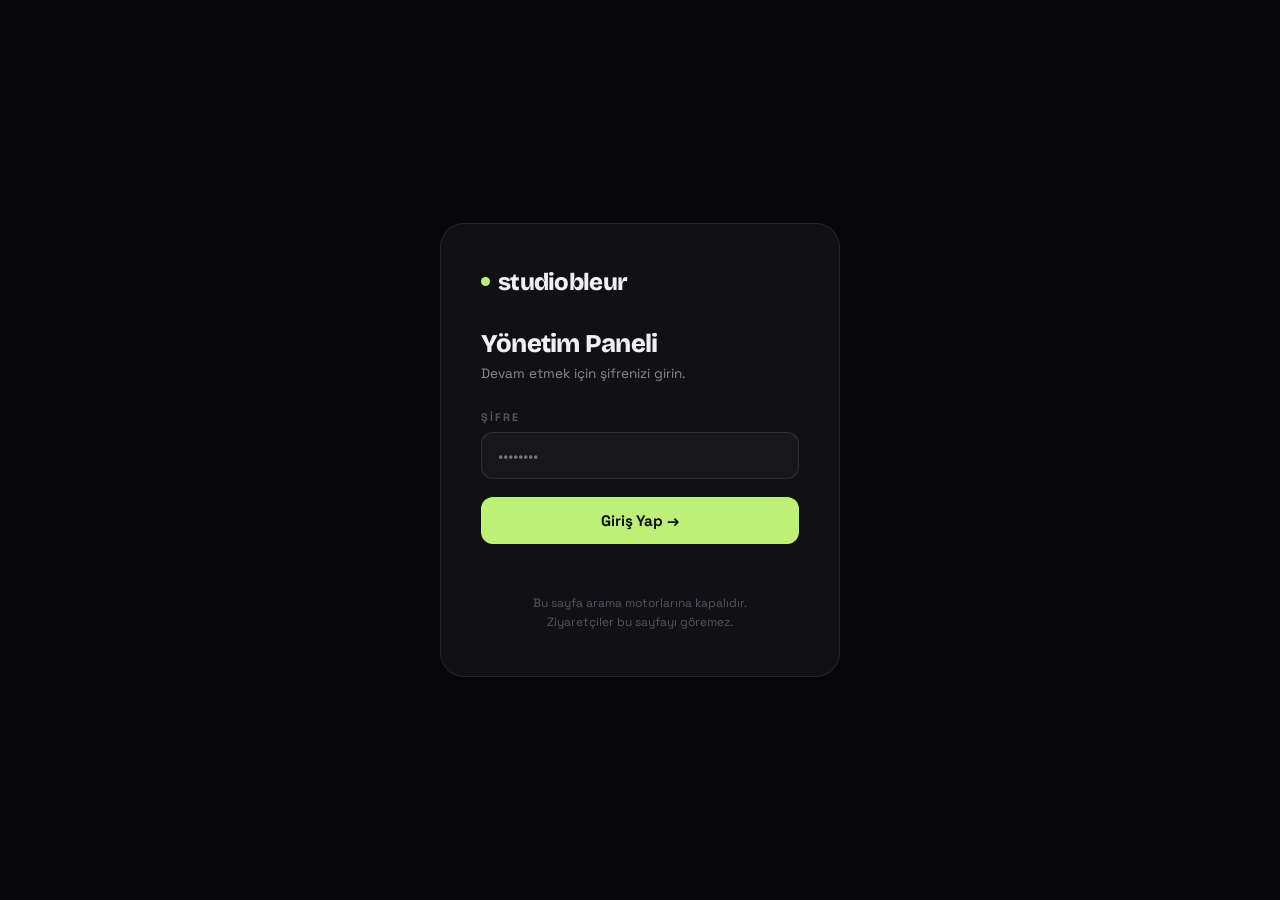
==== admin.html @ 45e8f827 "Update: admin.html" ====
<!DOCTYPE html>
<html lang="tr">
<head>
<meta charset="UTF-8"/>
<meta name="viewport" content="width=device-width, initial-scale=1.0"/>
<title>studiobleur — Yönetim Paneli</title>
<link rel="preconnect" href="https://fonts.googleapis.com"/>
<link href="https://fonts.googleapis.com/css2?family=Bricolage+Grotesque:opsz,wght@12..96,700;12..96,800&family=Space+Grotesk:wght@400;500;600&display=swap" rel="stylesheet"/>
<style>
*{box-sizing:border-box;margin:0;padding:0}
body{background:#07070a;color:#f0f0f2;font-family:'Space Grotesk',system-ui,sans-serif;min-height:100vh;display:flex;align-items:center;justify-content:center;}

/* LOGIN SCREEN */
#loginScreen{display:flex;flex-direction:column;align-items:center;gap:0;width:100%;padding:24px;}
.login-card{background:#111114;border:1px solid rgba(255,255,255,0.08);border-radius:24px;padding:44px 40px;max-width:400px;width:100%;}
.login-logo{font-family:'Bricolage Grotesque',sans-serif;font-size:1.5rem;font-weight:800;letter-spacing:-.03em;display:flex;align-items:center;gap:8px;margin-bottom:32px;}
.login-logo .dot{width:9px;height:9px;background:#bef078;border-radius:50%;flex-shrink:0;}
.login-title{font-family:'Bricolage Grotesque',sans-serif;font-size:1.6rem;font-weight:800;letter-spacing:-.03em;margin-bottom:6px;}
.login-sub{color:#888892;font-size:.85rem;margin-bottom:28px;}
.login-label{font-size:.68rem;font-weight:700;letter-spacing:.18em;text-transform:uppercase;color:#555562;margin-bottom:8px;display:block;}
.login-input{width:100%;background:#18181c;border:1px solid rgba(255,255,255,0.1);border-radius:12px;padding:13px 16px;color:#f0f0f2;font-size:.95rem;font-family:'Space Grotesk',sans-serif;outline:none;transition:border-color .2s;margin-bottom:18px;}
.login-input:focus{border-color:rgba(190,240,120,0.4);}
.login-btn{width:100%;padding:14px;background:#bef078;color:#0a0a0c;border:none;border-radius:12px;font-size:.95rem;font-weight:700;font-family:'Space Grotesk',sans-serif;cursor:pointer;transition:opacity .2s;letter-spacing:-.01em;}
.login-btn:hover{opacity:.88;}
.login-err{color:#ff7a5c;font-size:.82rem;margin-top:12px;min-height:18px;text-align:center;}
.login-hint{color:#555562;font-size:.75rem;margin-top:20px;text-align:center;line-height:1.6;}

/* ADMIN PANEL WRAPPER */
#adminWrapper{display:none;width:100%;min-height:100vh;}
</style>
</head>
<body>

<!-- LOGIN -->
<div id="loginScreen">
  <div class="login-card">
    <div class="login-logo"><span class="dot"></span>studiobleur</div>
    <div class="login-title">Yönetim Paneli</div>
    <p class="login-sub">Devam etmek için şifrenizi girin.</p>
    <label class="login-label">Şifre</label>
    <input type="password" id="pwInput" class="login-input" placeholder="••••••••"
      onkeydown="if(event.key==='Enter')doLogin()"/>
    <button class="login-btn" onclick="doLogin()">Giriş Yap →</button>
    <p class="login-err" id="loginErr"></p>
    <p class="login-hint">Bu sayfa arama motorlarına kapalıdır.<br/>Ziyaretçiler bu sayfayı göremez.</p>
  </div>
</div>

<!-- ADMIN PANEL (şifreden sonra yüklenir) -->
<div id="adminWrapper"></div>

<!-- works-data her zaman yüklü olsun -->
<script>
/* Güvenlik notu: şifre client-side hash ile korunuyor.
   Gerçek güvenlik için sunucu taraflı auth gerekir.
   Bu basit koruma sıradan ziyaretçileri engeller. */
var ADMIN_HASH = '8c6976e5b5410415bde908bd4dee15dfb167a9c873fc4bb8a81f6f2ab448a918';

function sha256(str) {
  var buffer = new TextEncoder().encode(str);
  return crypto.subtle.digest('SHA-256', buffer).then(function(hash) {
    return Array.from(new Uint8Array(hash)).map(function(b){return b.toString(16).padStart(2,'0');}).join('');
  });
}

function doLogin() {
  var pw = document.getElementById('pwInput').value;
  if (!pw) { document.getElementById('loginErr').textContent = 'Şifre boş olamaz.'; return; }
  sha256(pw).then(function(hash) {
    if (hash === ADMIN_HASH) {
      document.getElementById('loginErr').textContent = '';
      sessionStorage.setItem('sb_admin_auth', '1');
      loadAdmin();
    } else {
      document.getElementById('loginErr').textContent = 'Yanlış şifre.';
      document.getElementById('pwInput').value = '';
      document.getElementById('pwInput').focus();
    }
  });
}

function loadAdmin() {
  document.getElementById('loginScreen').style.display = 'none';
  document.getElementById('adminWrapper').style.display = 'block';

  /* works-data yükle */
  var s1 = document.createElement('script'); s1.src = 'works-data.js'; document.body.appendChild(s1);
  var s2 = document.createElement('script'); s2.src = 'team-data.js'; document.body.appendChild(s2);
  var s3 = document.createElement('script');
  s3.src = 'admin.js';
  s3.onload = function() {
    if (window.studiobleurAdmin) window.studiobleurAdmin.open();
  };
  document.body.appendChild(s3);
}

/* Oturum açıksa direkt giriş */
if (sessionStorage.getItem('sb_admin_auth') === '1') {
  loadAdmin();
}

/* Robots meta */
var m = document.createElement('meta'); m.name='robots'; m.content='noindex,nofollow'; document.head.appendChild(m);
</script>
</body>
</html>
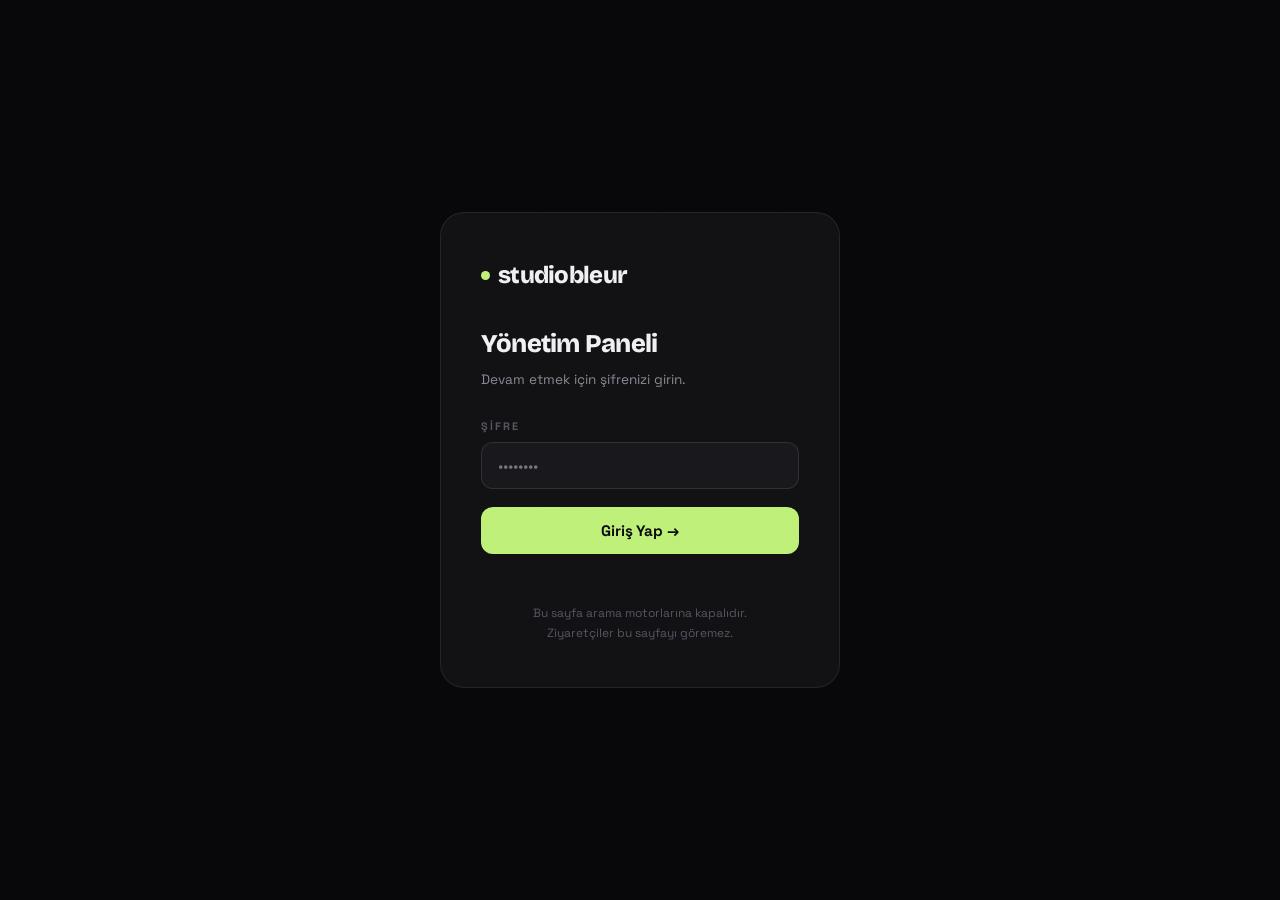
==== commit 61b9e086: "Update: admin.html" ====
--- a/admin.html
+++ b/admin.html
@@ -6,6 +6,7 @@
 <title>studiobleur — Yönetim Paneli</title>
 <link rel="preconnect" href="https://fonts.googleapis.com"/>
 <link href="https://fonts.googleapis.com/css2?family=Bricolage+Grotesque:opsz,wght@12..96,700;12..96,800&family=Space+Grotesk:wght@400;500;600&display=swap" rel="stylesheet"/>
+<link rel="stylesheet" href="styles.css"/>
 <style>
 *{box-sizing:border-box;margin:0;padding:0}
 body{background:#07070a;color:#f0f0f2;font-family:'Space Grotesk',system-ui,sans-serif;min-height:100vh;display:flex;align-items:center;justify-content:center;}
@@ -83,15 +84,21 @@
   document.getElementById('loginScreen').style.display = 'none';
   document.getElementById('adminWrapper').style.display = 'block';
 
-  /* works-data yükle */
-  var s1 = document.createElement('script'); s1.src = 'works-data.js'; document.body.appendChild(s1);
-  var s2 = document.createElement('script'); s2.src = 'team-data.js'; document.body.appendChild(s2);
-  var s3 = document.createElement('script');
-  s3.src = 'admin.js';
-  s3.onload = function() {
-    if (window.studiobleurAdmin) window.studiobleurAdmin.open();
-  };
-  document.body.appendChild(s3);
+  // Scriptleri sıralı yükle
+  function loadSeq(srcs, cb) {
+    if (!srcs.length) { cb(); return; }
+    var s = document.createElement('script');
+    s.src = srcs[0];
+    s.onload = function() { loadSeq(srcs.slice(1), cb); };
+    s.onerror = function() { loadSeq(srcs.slice(1), cb); };
+    document.body.appendChild(s);
+  }
+
+  loadSeq(['works-data.js','team-data.js','portfolio.js','team.js','admin.js'], function() {
+    setTimeout(function() {
+      if (window.studiobleurAdmin) window.studiobleurAdmin.open();
+    }, 100);
+  });
 }
 
 /* Oturum açıksa direkt giriş */
--- a/styles.css
+++ b/styles.css
@@ -0,0 +1,1867 @@
+/* ============================================================
+   studiolume — design system
+   Bold & experimental · vivid accents · medium motion
+   ============================================================ */
+
+:root {
+  /* canvas */
+  --bg:        #0b0b0c;
+  --bg-2:      #101012;
+  --surface:   #16161a;
+  --surface-2: #1d1d22;
+  --line:      rgba(255, 255, 255, 0.085);
+  --line-2:    rgba(255, 255, 255, 0.16);
+
+  /* ink */
+  --text:  #f3f2ec;
+  --muted: #9b9aa1;
+  --faint: #6a6a72;
+
+  /* vivid accents (shared chroma, varied hue) */
+  --lime:      oklch(0.87 0.21 128);
+  --lime-deep: oklch(0.72 0.19 132);
+  --violet:    oklch(0.66 0.21 285);
+  --coral:     oklch(0.74 0.2 32);
+  --sky:       oklch(0.74 0.14 233);
+
+  --lime-glow:   color-mix(in oklab, var(--lime), transparent 78%);
+  --violet-glow: oklch(0.66 0.21 285 / 0.28);
+
+  --marquee-dur: 28s;
+
+  /* type */
+  --display: "Bricolage Grotesque", "Space Grotesk", sans-serif;
+  --body:    "Space Grotesk", -apple-system, sans-serif;
+
+  /* rhythm */
+  --maxw: 1240px;
+  --pad: clamp(20px, 5vw, 88px);
+  --r: 18px;
+
+  --ease: cubic-bezier(0.22, 1, 0.36, 1);
+}
+
+* { box-sizing: border-box; margin: 0; padding: 0; }
+
+html { scroll-behavior: smooth; -webkit-font-smoothing: antialiased; }
+
+body {
+  font-family: var(--body);
+  background: var(--bg);
+  color: var(--text);
+  line-height: 1.5;
+  cursor: default;
+}
+
+::selection { background: var(--lime); color: #0a0a0a; }
+
+a { color: inherit; text-decoration: none; }
+img { display: block; max-width: 100%; }
+
+/* film-grain overlay for texture */
+body::before {
+  content: "";
+  position: fixed;
+  inset: 0;
+  z-index: 9999;
+  pointer-events: none;
+  opacity: 0.04;
+  mix-blend-mode: overlay;
+  background-image: url("data:image/svg+xml,%3Csvg xmlns='http://www.w3.org/2000/svg' width='120' height='120'%3E%3Cfilter id='n'%3E%3CfeTurbulence type='fractalNoise' baseFrequency='0.9' numOctaves='3'/%3E%3C/filter%3E%3Crect width='100%25' height='100%25' filter='url(%23n)'/%3E%3C/svg%3E");
+}
+
+/* ---------- layout helpers ---------- */
+.wrap { max-width: var(--maxw); margin-inline: auto; padding-inline: var(--pad); }
+.section { padding-block: clamp(72px, 11vw, 150px); position: relative; }
+
+.eyebrow {
+  font-size: 12px;
+  letter-spacing: 0.28em;
+  text-transform: uppercase;
+  color: var(--lime);
+  font-weight: 600;
+  display: inline-flex;
+  align-items: center;
+  gap: 10px;
+}
+.eyebrow::before {
+  content: "";
+  width: 26px;
+  height: 1px;
+  background: var(--lime);
+  display: inline-block;
+}
+
+.section-head { max-width: 720px; margin-bottom: clamp(40px, 6vw, 72px); }
+.section-head h2 {
+  font-family: var(--display);
+  font-weight: 700;
+  font-size: clamp(2.2rem, 5.5vw, 4rem);
+  line-height: 0.98;
+  letter-spacing: -0.025em;
+  margin-top: 20px;
+}
+.section-head p { color: var(--muted); font-size: clamp(1rem, 1.4vw, 1.18rem); margin-top: 22px; max-width: 560px; }
+
+.accent { color: var(--lime); }
+.accent-v { color: var(--violet); }
+
+/* ---------- buttons ---------- */
+.btn {
+  display: inline-flex;
+  align-items: center;
+  gap: 10px;
+  font-family: var(--body);
+  font-weight: 600;
+  font-size: 0.98rem;
+  padding: 15px 26px;
+  border-radius: 100px;
+  border: 1px solid transparent;
+  cursor: pointer;
+  transition: transform 0.4s var(--ease), background 0.3s, color 0.3s, border-color 0.3s;
+  will-change: transform;
+}
+.btn .arr { transition: transform 0.4s var(--ease); }
+.btn:hover .arr { transform: translateX(5px); }
+
+.btn-primary { background: var(--lime); color: #0a0a0a; }
+.btn-primary:hover { background: #fff; }
+
+.btn-ghost { background: transparent; color: var(--text); border-color: var(--line-2); }
+.btn-ghost:hover { border-color: var(--lime); color: var(--lime); }
+
+/* ============================================================
+   NAV
+   ============================================================ */
+.nav {
+  position: fixed;
+  top: 0; left: 0; right: 0;
+  z-index: 100;
+  display: flex;
+  align-items: center;
+  justify-content: space-between;
+  padding: 20px var(--pad);
+  transition: background 0.4s, border-color 0.4s, padding 0.4s;
+  border-bottom: 1px solid transparent;
+}
+.nav.scrolled {
+  background: rgba(11, 11, 12, 0.72);
+  backdrop-filter: blur(16px);
+  border-bottom-color: var(--line);
+  padding-block: 14px;
+}
+.logo {
+  font-family: var(--display);
+  font-weight: 700;
+  font-size: 1.4rem;
+  letter-spacing: -0.03em;
+  display: flex;
+  align-items: center;
+  gap: 9px;
+}
+.logo .dot {
+  width: 11px; height: 11px;
+  border-radius: 50%;
+  background: var(--lime);
+  box-shadow: 0 0 16px 2px var(--lime-glow);
+  animation: pulse 2.6s ease-in-out infinite;
+}
+@keyframes pulse {
+  0%, 100% { transform: scale(1); opacity: 1; }
+  50% { transform: scale(1.25); opacity: 0.75; }
+}
+.nav-links { display: flex; gap: 34px; align-items: center; }
+.nav-links a {
+  font-size: 0.92rem;
+  color: var(--muted);
+  position: relative;
+  transition: color 0.3s;
+}
+.nav-links a::after {
+  content: "";
+  position: absolute;
+  left: 0; bottom: -5px;
+  width: 0; height: 1.5px;
+  background: var(--lime);
+  transition: width 0.35s var(--ease);
+}
+.nav-links a:hover { color: var(--text); }
+.nav-links a:hover::after { width: 100%; }
+.nav-cta { display: flex; align-items: center; gap: 18px; }
+.menu-btn { display: none; }
+
+/* ============================================================
+   HERO
+   ============================================================ */
+.hero {
+  position: relative;
+  height: 240vh;            /* scroll track for the pinned journey */
+  overflow: visible;
+}
+.hero-sticky {
+  position: sticky;
+  top: 0;
+  height: 100vh;
+  overflow: hidden;
+  display: flex;
+  align-items: center;
+  justify-content: center;
+  text-align: center;
+  isolation: isolate;
+}
+.hero-phase {
+  position: absolute;
+  inset: 0;
+  display: flex;
+  flex-direction: column;
+  align-items: center;
+  justify-content: center;
+  padding: 80px var(--pad) 0;
+  z-index: 5;
+  will-change: opacity, transform;
+}
+.hero-phase.phase-b { opacity: 0; pointer-events: none; }
+.phase-title {
+  font-family: var(--display);
+  font-weight: 700;
+  font-size: clamp(2.6rem, 9vw, 6.6rem);
+  line-height: 0.95;
+  letter-spacing: -0.035em;
+  color: #fff;
+  text-shadow: 0 8px 60px rgba(0, 0, 0, 0.45);
+  max-width: 14ch;
+}
+.phase-title em {
+  font-style: italic;
+  font-weight: 600;
+  color: var(--lime);
+  text-shadow: 0 0 44px color-mix(in oklab, var(--lime), transparent 45%);
+}
+.hero-bg {
+  position: absolute;
+  inset: 0;
+  z-index: 0;
+  pointer-events: none;
+}
+.orb {
+  position: absolute;
+  border-radius: 50%;
+  filter: blur(70px);
+  opacity: 0.55;
+}
+.orb-1 {
+  width: 540px; height: 540px;
+  background: var(--lime-glow);
+  top: -120px; right: -60px;
+  animation: float1 14s ease-in-out infinite;
+}
+.orb-2 {
+  width: 460px; height: 460px;
+  background: var(--violet-glow);
+  bottom: -160px; left: -80px;
+  animation: float2 17s ease-in-out infinite;
+}
+@keyframes float1 {
+  0%, 100% { transform: translate(0, 0) scale(1); }
+  50% { transform: translate(-50px, 50px) scale(1.12); }
+}
+@keyframes float2 {
+  0%, 100% { transform: translate(0, 0) scale(1); }
+  50% { transform: translate(60px, -40px) scale(1.08); }
+}
+/* ---- WebGL cosmic hero (Three.js) ---- */
+.hero-fallback {
+  position: absolute;
+  inset: 0;
+  z-index: 0;
+  background:
+    radial-gradient(70% 50% at 50% 88%, color-mix(in oklab, #4a6cff 70%, #ff0066) 0%, transparent 60%),
+    linear-gradient(180deg, #02030a 0%, #060a1a 38%, #0a1330 56%, #0c1736 78%, #16244e 100%);
+}
+.hero-canvas {
+  position: absolute;
+  inset: 0;
+  z-index: 1;
+  width: 100%;
+  height: 100%;
+  display: block;
+  pointer-events: none;
+}
+body.no-3d .hero-canvas { display: none; }
+
+/* side menu */
+.side-menu {
+  position: absolute;
+  left: clamp(16px, 3vw, 42px);
+  top: 50%;
+  transform: translateY(-50%);
+  z-index: 6;
+  display: flex;
+  flex-direction: column;
+  align-items: center;
+  gap: 18px;
+  opacity: 0;
+  animation: fade 0.9s ease 0.4s forwards;
+}
+.side-menu .menu-icon { display: flex; flex-direction: column; gap: 5px; }
+.side-menu .menu-icon span {
+  width: 24px; height: 1.5px;
+  background: color-mix(in oklab, #eaf0ff, transparent 25%);
+  display: block;
+}
+.side-menu .menu-icon span:nth-child(2) { width: 16px; }
+.side-menu .vert {
+  writing-mode: vertical-rl;
+  text-orientation: mixed;
+  letter-spacing: 0.32em;
+  font-size: 11px;
+  text-transform: uppercase;
+  color: color-mix(in oklab, #eaf0ff, transparent 45%);
+}
+.side-menu .vline { width: 1px; height: 56px; background: linear-gradient(var(--lime), transparent); }
+
+.hero-inner {
+  position: relative;
+  z-index: 5;
+  max-width: 1100px;
+  padding-inline: var(--pad);
+}
+.hero-title {
+  font-family: var(--display);
+  font-weight: 700;
+  font-size: clamp(3rem, 15vw, 11rem);
+  line-height: 0.88;
+  letter-spacing: -0.045em;
+  color: #fff;
+  margin: 24px 0 0;
+  text-shadow: 0 8px 60px rgba(0, 0, 0, 0.45);
+}
+.hero-title .title-char { display: inline-block; will-change: transform, opacity; }
+.hero-title em {
+  font-style: italic;
+  font-weight: 600;
+  color: var(--lime);
+}
+.hero-eyebrow {
+  opacity: 0;
+  animation: fade 0.8s ease 0.2s forwards;
+  color: color-mix(in oklab, var(--lime), white 8%);
+}
+.hero-bottom {
+  display: flex;
+  flex-direction: column;
+  align-items: center;
+  gap: 26px;
+  margin-top: clamp(28px, 4vw, 46px);
+  opacity: 0;
+  animation: fade 0.9s ease 0.7s forwards;
+}
+@keyframes fade { to { opacity: 1; } }
+.hero-sub {
+  max-width: 540px;
+  color: color-mix(in oklab, #eaf0ff, transparent 22%);
+  font-size: 1.12rem;
+}
+.hero-actions { display: flex; gap: 14px; flex-wrap: wrap; justify-content: center; }
+
+/* scroll progress indicator */
+.scroll-progress {
+  position: absolute;
+  bottom: 30px;
+  right: clamp(16px, 3vw, 42px);
+  z-index: 6;
+  display: flex;
+  flex-direction: column;
+  align-items: flex-end;
+  gap: 10px;
+  opacity: 0;
+  animation: fade 1s ease 1s forwards;
+}
+.scroll-progress .scroll-text {
+  font-size: 11px;
+  letter-spacing: 0.28em;
+  text-transform: uppercase;
+  color: color-mix(in oklab, #eaf0ff, transparent 50%);
+}
+.scroll-progress .progress-track {
+  width: 140px;
+  height: 2px;
+  background: rgba(255, 255, 255, 0.16);
+  border-radius: 2px;
+  overflow: hidden;
+}
+.scroll-progress .progress-fill {
+  height: 100%;
+  width: 0%;
+  background: var(--lime);
+  box-shadow: 0 0 10px var(--lime);
+}
+.scroll-progress .section-counter {
+  font-size: 11px;
+  letter-spacing: 0.2em;
+  color: color-mix(in oklab, #eaf0ff, transparent 60%);
+  font-variant-numeric: tabular-nums;
+}
+@media (max-width: 600px) {
+  .side-menu { display: none; }
+  .scroll-progress .progress-track { width: 96px; }
+}
+
+/* ============================================================
+   MARQUEE
+   ============================================================ */
+.marquee {
+  border-block: 1px solid var(--line);
+  padding-block: 26px;
+  overflow: hidden;
+  white-space: nowrap;
+  background: var(--bg-2);
+}
+.marquee-track {
+  display: inline-flex;
+  gap: 56px;
+  align-items: center;
+  will-change: transform;
+}
+.marquee-track span {
+  font-family: var(--display);
+  font-size: clamp(1.4rem, 3vw, 2.4rem);
+  font-weight: 600;
+  letter-spacing: -0.02em;
+  color: var(--text);
+  display: inline-flex;
+  align-items: center;
+  gap: 56px;
+}
+.marquee-track span::after {
+  content: "";
+  width: 12px; height: 12px;
+  border-radius: 50%;
+  background: var(--lime);
+}
+.marquee-track .dim { color: var(--faint); -webkit-text-stroke: 0; }
+@keyframes scroll-x { to { transform: translateX(-50%); } }
+
+/* ============================================================
+   SERVICES
+   ============================================================ */
+.services-grid {
+  display: grid;
+  grid-template-columns: repeat(3, 1fr);
+  gap: 20px;
+}
+.service {
+  position: relative;
+  background: var(--surface);
+  border: 1px solid var(--line);
+  border-radius: var(--r);
+  padding: 36px 32px 32px;
+  overflow: hidden;
+  transition: transform 0.5s var(--ease), border-color 0.4s, background 0.4s;
+  min-height: 420px;
+  display: flex;
+  flex-direction: column;
+}
+.service:hover { transform: translateY(-8px); border-color: var(--line-2); background: var(--surface-2); }
+.service::after {
+  content: "";
+  position: absolute;
+  inset: 0;
+  background: radial-gradient(120% 90% at 50% 0%, var(--svc-glow, var(--lime-glow)), transparent 60%);
+  opacity: 0;
+  transition: opacity 0.5s;
+  pointer-events: none;
+}
+.service:hover::after { opacity: 0.6; }
+.service .num {
+  font-family: var(--display);
+  font-size: 0.9rem;
+  color: var(--faint);
+  font-weight: 600;
+}
+.service .ico {
+  margin-top: 22px;
+  width: 56px; height: 56px;
+  border-radius: 14px;
+  display: grid;
+  place-items: center;
+  background: var(--svc-soft, rgba(255,255,255,0.04));
+  border: 1px solid var(--line);
+  color: var(--svc-c, var(--lime));
+}
+.service .ico svg { width: 28px; height: 28px; }
+.service h3 {
+  font-family: var(--display);
+  font-weight: 700;
+  font-size: 1.65rem;
+  letter-spacing: -0.02em;
+  margin-top: auto;
+  padding-top: 28px;
+}
+.service p { color: var(--muted); margin-top: 14px; font-size: 0.98rem; }
+.service .tags { display: flex; flex-wrap: wrap; gap: 8px; margin-top: 22px; }
+.service .tags span {
+  font-size: 0.74rem;
+  letter-spacing: 0.04em;
+  padding: 5px 11px;
+  border-radius: 100px;
+  border: 1px solid var(--line);
+  color: var(--muted);
+  font-family: var(--body);
+}
+
+/* ============================================================
+   COSMOS FIELD (interactive draggable services)
+   ============================================================ */
+.cosmos-section { padding-bottom: clamp(40px, 6vw, 80px); }
+.cosmos-head { text-align: center; max-width: 720px; margin: 0 auto clamp(28px, 4vw, 48px); }
+.cosmos-head .eyebrow { justify-content: center; }
+.cosmos-head .eyebrow::before { display: none; }
+.cosmos-head h2 {
+  font-family: var(--display);
+  font-weight: 700;
+  font-size: clamp(2.2rem, 5.5vw, 4rem);
+  line-height: 0.98;
+  letter-spacing: -0.025em;
+  margin-top: 18px;
+}
+.cosmos-head p { color: var(--muted); font-size: clamp(1rem, 1.4vw, 1.12rem); margin-top: 18px; }
+
+.cosmos-field {
+  position: relative;
+  height: clamp(540px, 76vh, 800px);
+  overflow: hidden;
+  border-block: 1px solid var(--line);
+  background:
+    radial-gradient(60% 60% at 50% 50%, rgba(255,255,255,0.02), transparent 70%),
+    var(--bg-2);
+  touch-action: pan-y;
+  user-select: none;
+  -webkit-user-select: none;
+  cursor: grab;
+  -webkit-mask-image: linear-gradient(90deg, transparent, #000 7%, #000 93%, transparent);
+          mask-image: linear-gradient(90deg, transparent, #000 7%, #000 93%, transparent);
+}
+.cosmos-field.dragging { cursor: grabbing; }
+@media (pointer: fine) { .cosmos-field { cursor: none; } }
+
+.cosmos-plane {
+  position: absolute;
+  inset: 0;
+  z-index: 1;
+  will-change: transform;
+}
+.ctile {
+  position: absolute;
+  left: 50%; top: 50%;
+  margin: 0;
+  font-family: var(--body);
+  will-change: transform;
+  -webkit-user-select: none;
+  user-select: none;
+}
+
+/* discipline cards */
+.ctile--disc {
+  width: clamp(240px, 24vw, 304px);
+  display: flex;
+  flex-direction: column;
+  align-items: flex-start;
+  gap: 0;
+  padding: 26px 26px 24px;
+  background: rgba(22, 22, 26, 0.86);
+  backdrop-filter: blur(8px);
+  border: 1px solid var(--line);
+  border-radius: var(--r);
+  text-align: left;
+  cursor: pointer;
+  overflow: hidden;
+  transition: border-color 0.4s var(--ease), box-shadow 0.5s var(--ease), background 0.4s;
+}
+.ctile--disc::after {
+  content: "";
+  position: absolute;
+  inset: 0;
+  background: radial-gradient(120% 90% at 50% 0%, color-mix(in oklab, var(--c), transparent 78%), transparent 62%);
+  opacity: 0;
+  transition: opacity 0.5s;
+  pointer-events: none;
+}
+.ctile--disc.hot { border-color: color-mix(in oklab, var(--c), transparent 35%); box-shadow: 0 24px 70px -28px color-mix(in oklab, var(--c), transparent 30%); background: rgba(29, 29, 34, 0.92); }
+.ctile--disc.hot::after { opacity: 0.8; }
+.ctile-num {
+  font-family: var(--display);
+  font-size: 0.82rem;
+  font-weight: 600;
+  letter-spacing: 0.04em;
+  color: var(--faint);
+}
+.ctile-ico {
+  margin-top: 18px;
+  width: 50px; height: 50px;
+  border-radius: 13px;
+  display: grid; place-items: center;
+  background: color-mix(in oklab, var(--c), transparent 90%);
+  border: 1px solid var(--line);
+  color: var(--c);
+}
+.ctile-ico svg { width: 25px; height: 25px; }
+.ctile-title {
+  font-family: var(--display);
+  font-weight: 700;
+  font-size: 1.4rem;
+  line-height: 1.04;
+  letter-spacing: -0.02em;
+  color: var(--text);
+  margin-top: 22px;
+}
+.ctile-cue {
+  margin-top: 18px;
+  font-size: 0.88rem;
+  font-weight: 600;
+  color: var(--c);
+  opacity: 0.0;
+  transform: translateY(6px);
+  transition: opacity 0.4s var(--ease), transform 0.4s var(--ease);
+}
+.ctile--disc.hot .ctile-cue { opacity: 1; transform: none; }
+
+/* keyword chips */
+.ctile--chip {
+  transform-origin: center;
+  font-size: clamp(0.84rem, 1.4vw, 1.05rem);
+  font-weight: 500;
+  letter-spacing: -0.01em;
+  color: var(--muted);
+  padding: 9px 17px;
+  border: 1px solid var(--line);
+  border-radius: 100px;
+  background: rgba(16, 16, 18, 0.6);
+  backdrop-filter: blur(4px);
+  white-space: nowrap;
+  transition: color 0.4s, border-color 0.4s;
+}
+.ctile--chip:hover { color: var(--text); border-color: var(--line-2); }
+
+/* decorative dots */
+.cdot {
+  width: 4px; height: 4px;
+  border-radius: 50%;
+  background: var(--lime);
+  opacity: 0.5;
+}
+
+/* drag hint + custom cursor */
+.cosmos-hint {
+  position: absolute;
+  left: 50%; bottom: 18px;
+  transform: translateX(-50%);
+  z-index: 3;
+  font-size: 11px;
+  letter-spacing: 0.25em;
+  text-transform: uppercase;
+  color: var(--faint);
+  pointer-events: none;
+  transition: opacity 0.5s;
+}
+.cosmos-field.engaged .cosmos-hint { opacity: 0; }
+.cosmos-cursor {
+  position: absolute;
+  top: 0; left: 0;
+  z-index: 4;
+  width: 74px; height: 74px;
+  border-radius: 50%;
+  background: color-mix(in oklab, var(--lime), transparent 12%);
+  color: #0a0a0a;
+  display: grid;
+  place-items: center;
+  font-size: 0.72rem;
+  font-weight: 600;
+  letter-spacing: 0.02em;
+  transform: translate(-50%, -50%) scale(0);
+  transition: transform 0.35s var(--ease), background 0.3s;
+  pointer-events: none;
+  will-change: transform, left, top;
+}
+.cosmos-field.show-cursor .cosmos-cursor { transform: translate(-50%, -50%) scale(1); }
+.cosmos-field.cursor-hot .cosmos-cursor { background: #fff; }
+@media (pointer: coarse) { .cosmos-cursor { display: none; } }
+
+/* ============================================================
+   STATS
+   ============================================================ */
+.stats {
+  border-block: 1px solid var(--line);
+  background: var(--bg-2);
+}
+.stats-grid {
+  display: grid;
+  grid-template-columns: repeat(4, 1fr);
+}
+.stat {
+  padding: 8px 28px;
+  border-left: 1px solid var(--line);
+}
+.stat:first-child { border-left: none; padding-left: 0; }
+.stat .big {
+  font-family: var(--display);
+  font-weight: 700;
+  font-size: clamp(2.8rem, 6vw, 4.6rem);
+  line-height: 1;
+  letter-spacing: -0.03em;
+}
+.stat .big .suf { color: var(--lime); }
+.stat .lbl { color: var(--muted); margin-top: 12px; font-size: 0.95rem; }
+
+/* ============================================================
+   LANG PICKER
+   ============================================================ */
+.lang-picker {
+  position: relative;
+  display: flex;
+  align-items: center;
+}
+.lang-btn {
+  display: flex;
+  align-items: center;
+  gap: 6px;
+  background: transparent;
+  border: 1px solid rgba(255,255,255,0.12);
+  border-radius: 100px;
+  padding: 7px 12px;
+  color: rgba(255,255,255,0.6);
+  font-size: 0.88rem;
+  cursor: pointer;
+  transition: color 0.2s, border-color 0.2s, background 0.2s;
+  line-height: 1;
+}
+.lang-btn:hover {
+  color: #fff;
+  border-color: rgba(190,240,120,0.4);
+  background: rgba(190,240,120,0.06);
+}
+.lang-globe { flex-shrink: 0; }
+#langCurrent { font-size: 1rem; line-height: 1; }
+
+.lang-menu {
+  display: none;
+  position: absolute;
+  top: calc(100% + 10px);
+  right: 0;
+  background: #13131a;
+  border: 1px solid rgba(255,255,255,0.1);
+  border-radius: 16px;
+  padding: 8px;
+  z-index: 9999;
+  box-shadow: 0 24px 64px rgba(0,0,0,0.7), 0 0 0 1px rgba(255,255,255,0.04);
+  flex-direction: column;
+  gap: 2px;
+  min-width: 140px;
+}
+.lang-menu.open { display: flex; }
+.lang-menu-title {
+  font-size: 0.64rem;
+  font-weight: 700;
+  letter-spacing: 0.18em;
+  text-transform: uppercase;
+  color: rgba(255,255,255,0.25);
+  padding: 4px 10px 8px;
+}
+.lang-opt {
+  display: flex;
+  align-items: center;
+  gap: 10px;
+  padding: 9px 10px;
+  border: none;
+  background: transparent;
+  color: rgba(255,255,255,0.55);
+  font-size: 0.84rem;
+  font-weight: 500;
+  font-family: var(--body);
+  border-radius: 10px;
+  cursor: pointer;
+  transition: background 0.2s, color 0.2s;
+  width: 100%;
+  text-align: left;
+}
+.lang-flag { font-size: 1.1rem; line-height: 1; }
+.lang-name { letter-spacing: 0.06em; font-weight: 600; font-size: 0.78rem; }
+.lang-opt:hover { background: rgba(255,255,255,0.06); color: #fff; }
+.lang-opt.active { background: rgba(190,240,120,0.1); color: #bef078; }
+
+.nav-cta {
+  display: flex;
+  align-items: center;
+  gap: 10px;
+}
+
+/* ============================================================
+   SERVICE CARDS — 4 kart grid
+   ============================================================ */
+.svc-grid {
+  display: grid;
+  grid-template-columns: repeat(4, 1fr);
+  gap: 18px;
+}
+.svc-card {
+  display: flex;
+  flex-direction: column;
+  gap: 14px;
+  background: var(--surface);
+  border: 1px solid var(--line);
+  border-radius: 20px;
+  padding: clamp(24px, 3vw, 36px);
+  text-decoration: none;
+  color: var(--text);
+  transition: transform 0.45s var(--ease), border-color 0.35s, background 0.35s;
+  position: relative;
+  overflow: hidden;
+}
+.svc-card::before {
+  content: "";
+  position: absolute;
+  inset: 0;
+  background: radial-gradient(60% 50% at 50% 0%, color-mix(in oklab, var(--c, var(--lime)), transparent 80%), transparent 70%);
+  opacity: 0;
+  transition: opacity 0.45s;
+  pointer-events: none;
+}
+.svc-card:hover { transform: translateY(-8px); border-color: var(--line-2); }
+.svc-card:hover::before { opacity: 1; }
+
+.svc-top {
+  display: flex;
+  align-items: center;
+  justify-content: space-between;
+}
+.svc-num {
+  font-family: var(--display);
+  font-size: 0.72rem;
+  font-weight: 700;
+  letter-spacing: 0.18em;
+  color: var(--faint);
+}
+.svc-ico {
+  width: 46px; height: 46px;
+  border-radius: 12px;
+  background: color-mix(in oklab, var(--c, var(--lime)), transparent 88%);
+  border: 1px solid color-mix(in oklab, var(--c, var(--lime)), transparent 68%);
+  display: grid; place-items: center;
+  color: var(--c, var(--lime));
+  flex-shrink: 0;
+}
+.svc-label {
+  font-size: 0.7rem;
+  letter-spacing: 0.22em;
+  text-transform: uppercase;
+  color: var(--c, var(--lime));
+  font-weight: 700;
+}
+.svc-title {
+  font-family: var(--display);
+  font-weight: 700;
+  font-size: clamp(1.15rem, 1.8vw, 1.45rem);
+  letter-spacing: -0.02em;
+  line-height: 1.1;
+}
+.svc-desc {
+  color: var(--muted);
+  font-size: 0.9rem;
+  line-height: 1.7;
+  flex: 1;
+  text-wrap: pretty;
+}
+.svc-cue {
+  font-size: 0.85rem;
+  font-weight: 600;
+  color: var(--c, var(--lime));
+  margin-top: auto;
+  transition: gap 0.3s;
+}
+.svc-card:hover .svc-cue { letter-spacing: 0.02em; }
+
+@media (max-width: 960px) { .svc-grid { grid-template-columns: repeat(2,1fr); } }
+@media (max-width: 560px) { .svc-grid { grid-template-columns: 1fr; } }
+
+/* ============================================================
+   PROCESS
+   ============================================================ */
+.process-grid { display: grid; grid-template-columns: repeat(4, 1fr); gap: 18px; }
+.step {
+  border-top: 2px solid var(--line);
+  padding-top: 26px;
+  position: relative;
+  transition: border-color 0.4s;
+}
+.step:hover { border-top-color: var(--lime); }
+.step .step-n {
+  font-family: var(--display);
+  font-size: 0.85rem;
+  letter-spacing: 0.2em;
+  color: var(--lime);
+  font-weight: 600;
+}
+.step h4 {
+  font-family: var(--display);
+  font-size: 1.45rem;
+  font-weight: 700;
+  letter-spacing: -0.02em;
+  margin: 16px 0 12px;
+}
+.step p { color: var(--muted); font-size: 0.95rem; }
+
+/* ============================================================
+   ABOUT / TEAM
+   ============================================================ */
+.about-grid {
+  display: grid;
+  grid-template-columns: 1.1fr 1fr;
+  gap: clamp(36px, 5vw, 72px);
+  align-items: center;
+}
+.about-copy h2 {
+  font-family: var(--display);
+  font-weight: 700;
+  font-size: clamp(2rem, 4.6vw, 3.4rem);
+  line-height: 1.02;
+  letter-spacing: -0.025em;
+}
+.about-copy p { color: var(--muted); margin-top: 24px; font-size: 1.08rem; max-width: 520px; }
+.about-copy .team {
+  display: flex;
+  gap: 14px;
+  margin-top: 38px;
+  flex-wrap: wrap;
+}
+.member { text-align: left; }
+.member .ph { width: 78px; height: 78px; border-radius: 50%; }
+.member .mn { font-weight: 600; margin-top: 12px; font-size: 0.95rem; }
+.member .mr { color: var(--faint); font-size: 0.82rem; }
+.about-visual {
+  border-radius: var(--r);
+  overflow: hidden;
+  border: 1px solid var(--line);
+  aspect-ratio: 4 / 5;
+}
+
+/* ============================================================
+   TEAM CARDS (about section right column — 2 large portraits)
+   ============================================================ */
+.about-grid {
+  grid-template-columns: 1fr 1fr;
+  align-items: stretch;
+}
+.team-cards-v2 {
+  display: grid;
+  grid-template-columns: 1fr 1fr;
+  gap: 18px;
+  align-items: stretch;
+}
+.team-card {
+  position: relative;
+  background: var(--surface);
+  border: 1px solid var(--line);
+  border-radius: 20px;
+  overflow: hidden;
+  cursor: pointer;
+  text-align: left;
+  padding: 0;
+  display: flex;
+  flex-direction: column;
+  transition: transform 0.5s var(--ease), border-color 0.4s;
+}
+.team-card:hover { transform: translateY(-8px); border-color: var(--line-2); }
+.team-card.tc-offset { margin-top: 0; }
+.tc-photo {
+  position: relative;
+  flex: 1;
+  min-height: 220px;
+  overflow: hidden;
+  background: var(--surface-2);
+}
+.tc-photo img {
+  width: 100%; height: 100%;
+  object-fit: cover; object-position: top center; display: block;
+  transition: transform 0.6s var(--ease);
+}
+.team-card:hover .tc-photo img { transform: scale(1.05); }
+.tc-ph {
+  position: absolute; inset: 0;
+  background: repeating-linear-gradient(45deg, var(--surface) 0 12px, var(--surface-2) 12px 24px);
+  display: grid; place-items: center;
+}
+.tc-overlay {
+  position: absolute; inset: 0;
+  background: linear-gradient(transparent 50%, rgba(0,0,0,0.72) 100%);
+  display: flex; align-items: flex-end; justify-content: flex-end;
+  padding: 16px;
+  opacity: 0;
+  transition: opacity 0.4s;
+}
+.team-card:hover .tc-overlay { opacity: 1; }
+.tc-cue {
+  font-family: var(--display);
+  font-size: 0.88rem;
+  font-weight: 700;
+  color: var(--lime);
+  letter-spacing: 0.04em;
+}
+.tc-info {
+  padding: 16px 18px 18px;
+  border-top: 1px solid var(--line);
+}
+.tc-name {
+  display: block;
+  font-family: var(--display);
+  font-weight: 700;
+  font-size: 1.12rem;
+  letter-spacing: -0.02em;
+  color: #bef078;
+}
+.tc-role {
+  display: block;
+  color: #ffffff;
+  font-size: 0.82rem;
+  margin-top: 3px;
+}
+
+/* ---- team bio modal ---- */
+.team-modal {
+  position: fixed; inset: 0;
+  z-index: 1100;
+  display: flex;
+  align-items: center;
+  justify-content: center;
+  padding: 24px;
+  background: rgba(0,0,0,0);
+  backdrop-filter: blur(0px);
+  pointer-events: none;
+  transition: background 0.4s, backdrop-filter 0.4s;
+}
+.team-modal.open {
+  background: rgba(0,0,0,0.82);
+  backdrop-filter: blur(20px);
+  pointer-events: all;
+}
+.team-modal-inner {
+  position: relative;
+  background: var(--surface);
+  border: 1px solid var(--line-2);
+  border-radius: 24px;
+  max-width: 900px;
+  width: min(900px, 96vw);
+  max-height: 88vh;
+  overflow: hidden;
+  display: flex;
+  flex-direction: row;
+  opacity: 0;
+  transform: translateY(28px) scale(0.97);
+  transition: opacity 0.4s var(--ease), transform 0.4s var(--ease);
+}
+.team-modal.open .team-modal-inner {
+  opacity: 1; transform: none;
+}
+.team-modal-close {
+  position: absolute; top: 16px; right: 18px; z-index: 2;
+  width: 34px; height: 34px; border-radius: 50%;
+  border: 1px solid var(--line-2);
+  background: var(--bg-2); color: var(--muted);
+  font-size: 1.2rem; cursor: pointer; display: grid; place-items: center;
+  transition: color 0.3s, border-color 0.3s;
+}
+.team-modal-close:hover { color: var(--lime); border-color: var(--lime); }
+.tm-photo-wrap {
+  flex: 0 0 45%;
+  position: relative;
+  border-radius: 24px 0 0 24px;
+  overflow: hidden;
+  background: var(--surface-2);
+  min-height: 360px;
+}
+.tm-photo {
+  position: absolute;
+  inset: 0;
+  width: 100%;
+  height: 100%;
+  object-fit: cover;
+  object-position: top center;
+  display: block;
+}
+.tm-photo.tc-ph { position: absolute; inset: 0; }
+.tm-body {
+  flex: 1;
+  padding: 36px 40px;
+  display: flex;
+  flex-direction: column;
+  gap: 16px;
+  overflow-y: auto;
+  max-height: 88vh;
+  scrollbar-width: thin;
+  scrollbar-color: var(--line-2) transparent;
+}
+.tm-name {
+  font-family: var(--display);
+  font-weight: 700;
+  font-size: 1.9rem;
+  letter-spacing: -0.03em;
+  line-height: 1.05;
+}
+.tm-title {
+  font-size: 0.85rem;
+  letter-spacing: 0.14em;
+  text-transform: uppercase;
+  color: var(--lime);
+  font-weight: 600;
+}
+.tm-bio {
+  color: var(--muted);
+  font-size: 1rem;
+  line-height: 1.72;
+}
+.tm-row { display: flex; flex-direction: column; gap: 8px; }
+.tm-lbl {
+  font-size: 0.72rem;
+  letter-spacing: 0.22em;
+  text-transform: uppercase;
+  color: var(--faint);
+}
+.tm-val { color: var(--text); font-size: 0.98rem; }
+.tm-tags { display: flex; flex-wrap: wrap; gap: 7px; }
+.tm-tags span {
+  font-size: 0.76rem;
+  color: var(--lime);
+  border: 1px solid color-mix(in oklab, var(--lime), transparent 56%);
+  border-radius: 100px;
+  padding: 4px 12px;
+  background: color-mix(in oklab, var(--lime), transparent 90%);
+}
+@media (max-width: 680px) {
+  .team-modal-inner { flex-direction: column; }
+  .tm-photo-wrap { flex: 0 0 260px; border-radius: 24px 24px 0 0; min-height: 260px; }
+  .tm-body { padding: 24px; max-height: 50vh; }
+  .team-cards-v2 { grid-template-columns: 1fr; }
+  .team-card.tc-offset { margin-top: 0; }
+}
+
+/* placeholder visuals */
+image-slot {
+  background: var(--surface);
+  border: 1px solid var(--line);
+  color: var(--faint);
+  border-radius: 12px;
+  overflow: hidden;
+}
+.who image-slot, .member image-slot { flex: none; }
+.member image-slot { border-radius: 50%; }
+.about-visual image-slot { border: none; border-radius: 0; width: 100%; height: 100%; }
+
+.ph {
+  position: relative;
+  background:
+    repeating-linear-gradient(45deg, var(--surface) 0 11px, var(--surface-2) 11px 22px);
+  display: grid;
+  place-items: center;
+  overflow: hidden;
+}
+.ph .ph-lbl {
+  font-family: var(--body);
+  font-size: 0.72rem;
+  letter-spacing: 0.08em;
+  color: var(--faint);
+  background: var(--bg);
+  border: 1px solid var(--line);
+  padding: 5px 11px;
+  border-radius: 100px;
+  text-transform: lowercase;
+}
+
+/* ============================================================
+   TESTIMONIALS
+   ============================================================ */
+.t-grid { display: grid; grid-template-columns: repeat(3, 1fr); gap: 18px; }
+.quote {
+  background: var(--surface);
+  border: 1px solid var(--line);
+  border-radius: var(--r);
+  padding: 32px;
+  display: flex;
+  flex-direction: column;
+  transition: transform 0.5s var(--ease), border-color 0.4s;
+}
+.quote:hover { transform: translateY(-6px); border-color: var(--line-2); }
+.quote .mark {
+  font-family: var(--display);
+  font-size: 3.4rem;
+  line-height: 0.6;
+  color: var(--lime);
+  height: 30px;
+}
+.quote p { font-size: 1.06rem; margin: 22px 0 28px; flex: 1; }
+.quote .who { display: flex; align-items: center; gap: 13px; margin-top: auto; }
+.quote .who .ph { width: 44px; height: 44px; border-radius: 50%; flex: none; }
+.quote .who .n { font-weight: 600; font-size: 0.92rem; }
+.quote .who .r { color: var(--faint); font-size: 0.8rem; }
+
+/* ============================================================
+   FAQ
+   ============================================================ */
+.faq-layout { display: grid; grid-template-columns: 0.8fr 1.2fr; gap: clamp(36px, 5vw, 80px); align-items: start; }
+.faq-list { border-top: 1px solid var(--line); }
+.faq-item { border-bottom: 1px solid var(--line); }
+.faq-q {
+  width: 100%;
+  background: none;
+  border: none;
+  cursor: pointer;
+  display: flex;
+  justify-content: space-between;
+  align-items: center;
+  gap: 24px;
+  text-align: left;
+  padding: 26px 0;
+  color: var(--text);
+  font-family: var(--display);
+  font-weight: 600;
+  font-size: clamp(1.1rem, 1.8vw, 1.42rem);
+  letter-spacing: -0.01em;
+}
+.faq-q .pm {
+  flex: none;
+  width: 30px; height: 30px;
+  border-radius: 50%;
+  border: 1px solid var(--line-2);
+  display: grid; place-items: center;
+  position: relative;
+  transition: background 0.3s, border-color 0.3s;
+}
+.faq-q .pm::before, .faq-q .pm::after {
+  content: ""; position: absolute;
+  background: currentColor;
+  transition: transform 0.35s var(--ease);
+}
+.faq-q .pm::before { width: 12px; height: 1.5px; }
+.faq-q .pm::after  { width: 1.5px; height: 12px; }
+.faq-item.open .faq-q { color: var(--lime); }
+.faq-item.open .pm { border-color: var(--lime); }
+.faq-item.open .pm::after { transform: scaleY(0); }
+.faq-a {
+  max-height: 0;
+  overflow: hidden;
+  transition: max-height 0.45s var(--ease);
+}
+.faq-a p { color: var(--muted); padding-bottom: 26px; max-width: 600px; font-size: 1rem; }
+
+/* ============================================================
+   CTA + FOOTER
+   ============================================================ */
+.cta {
+  position: relative;
+  text-align: center;
+  overflow: hidden;
+}
+.cta .orb { opacity: 0.4; }
+.cta-inner { position: relative; z-index: 2; }
+.cta h2 {
+  font-family: var(--display);
+  font-weight: 700;
+  font-size: clamp(2.6rem, 9vw, 7rem);
+  line-height: 0.92;
+  letter-spacing: -0.04em;
+}
+.cta h2 em { font-style: italic; color: var(--lime); }
+.cta p { color: var(--muted); font-size: 1.15rem; margin: 26px auto 38px; max-width: 480px; }
+.cta-actions { display: flex; gap: 14px; justify-content: center; flex-wrap: wrap; }
+.cta .mail {
+  margin-top: 32px;
+  font-family: var(--display);
+  font-size: clamp(1.2rem, 3vw, 2rem);
+  letter-spacing: -0.02em;
+  border-bottom: 1px solid var(--line-2);
+  display: inline-block;
+  padding-bottom: 4px;
+  transition: color 0.3s, border-color 0.3s;
+}
+.cta .mail:hover { color: var(--lime); border-color: var(--lime); }
+
+footer {
+  border-top: 1px solid var(--line);
+  padding: 56px var(--pad) 40px;
+}
+.footer-top {
+  max-width: var(--maxw);
+  margin-inline: auto;
+  display: flex;
+  justify-content: space-between;
+  align-items: flex-start;
+  gap: 40px;
+  flex-wrap: wrap;
+}
+.footer-top .logo { font-size: 1.7rem; }
+.footer-cols { display: flex; gap: 64px; flex-wrap: wrap; }
+.fcol h5 { font-size: 0.78rem; letter-spacing: 0.18em; text-transform: uppercase; color: var(--faint); margin-bottom: 16px; }
+.fcol a { display: block; color: var(--muted); font-size: 0.95rem; padding: 5px 0; transition: color 0.3s; }
+.fcol a:hover { color: var(--lime); }
+.footer-bot {
+  max-width: var(--maxw);
+  margin: 48px auto 0;
+  padding-top: 24px;
+  border-top: 1px solid var(--line);
+  display: flex;
+  justify-content: space-between;
+  gap: 20px;
+  flex-wrap: wrap;
+  color: var(--faint);
+  font-size: 0.85rem;
+}
+
+/* ============================================================
+   PROJECT MODAL
+   ============================================================ */
+.service { cursor: pointer; }
+.service .open-cue {
+  display: inline-flex;
+  align-items: center;
+  gap: 8px;
+  margin-top: 20px;
+  font-family: var(--body);
+  font-size: 0.9rem;
+  font-weight: 600;
+  color: var(--svc-c, var(--lime));
+}
+.service .open-cue .arr { transition: transform 0.4s var(--ease); }
+.service:hover .open-cue .arr { transform: translateX(5px); }
+
+.modal-overlay {
+  position: fixed;
+  inset: 0;
+  z-index: 200;
+  display: flex;
+  align-items: flex-start;
+  justify-content: center;
+  padding: clamp(16px, 5vh, 64px) var(--pad);
+  background: rgba(5, 5, 7, 0.72);
+  backdrop-filter: blur(10px);
+  opacity: 0;
+  pointer-events: none;
+  transition: opacity 0.4s var(--ease);
+  overflow-y: auto;
+}
+.modal-overlay.open { opacity: 1; pointer-events: auto; }
+.modal {
+  position: relative;
+  width: min(1080px, 100%);
+  background: var(--surface);
+  border: 1px solid var(--line);
+  border-radius: var(--r);
+  padding: clamp(28px, 4vw, 52px);
+  transform: translateY(24px) scale(0.99);
+  opacity: 0;
+  transition: transform 0.5s var(--ease), opacity 0.5s var(--ease);
+  margin: auto;
+}
+.modal-overlay.open .modal { transform: none; opacity: 1; }
+.modal-close {
+  position: absolute;
+  top: 20px; right: 20px;
+  width: 44px; height: 44px;
+  border-radius: 50%;
+  border: 1px solid var(--line-2);
+  background: var(--bg-2);
+  color: var(--text);
+  cursor: pointer;
+  display: grid;
+  place-items: center;
+  font-size: 1.5rem;
+  line-height: 1;
+  transition: border-color 0.3s, color 0.3s, transform 0.4s var(--ease);
+}
+.modal-close:hover { border-color: var(--svc-c, var(--lime)); color: var(--svc-c, var(--lime)); transform: rotate(90deg); }
+.modal-head { max-width: 660px; margin-bottom: clamp(28px, 4vw, 44px); }
+.modal-head .eyebrow { color: var(--svc-c, var(--lime)); }
+.modal-head .eyebrow::before { background: var(--svc-c, var(--lime)); }
+.modal-head h3 {
+  font-family: var(--display);
+  font-weight: 700;
+  font-size: clamp(1.9rem, 4.4vw, 3rem);
+  letter-spacing: -0.025em;
+  line-height: 1.0;
+  margin-top: 18px;
+}
+.modal-head p { color: var(--muted); margin-top: 16px; font-size: 1.02rem; }
+
+.modal-panel { display: none; }
+.modal-panel.active { display: block; }
+
+.proj-grid { display: grid; grid-template-columns: repeat(3, 1fr); gap: 18px; }
+.proj { display: flex; flex-direction: column; }
+.proj image-slot {
+  width: 100%;
+  aspect-ratio: 4 / 3;
+  display: block;
+  border-radius: 12px;
+  border: 1px solid var(--line);
+  overflow: hidden;
+  background: var(--surface-2);
+}
+.proj h4 {
+  font-family: var(--display);
+  font-weight: 700;
+  font-size: 1.18rem;
+  letter-spacing: -0.015em;
+  margin-top: 16px;
+}
+.proj p { color: var(--muted); font-size: 0.92rem; margin-top: 8px; flex: 1; }
+.proj .proj-tags { display: flex; flex-wrap: wrap; gap: 7px; margin-top: 14px; }
+.proj .proj-tags span {
+  font-size: 0.72rem;
+  letter-spacing: 0.03em;
+  padding: 4px 10px;
+  border-radius: 100px;
+  border: 1px solid var(--line);
+  color: var(--muted);
+}
+.modal-foot {
+  margin-top: clamp(28px, 4vw, 44px);
+  padding-top: 24px;
+  border-top: 1px solid var(--line);
+  display: flex;
+  align-items: center;
+  justify-content: space-between;
+  gap: 18px;
+  flex-wrap: wrap;
+}
+.modal-foot p { color: var(--muted); font-size: 0.95rem; }
+body.modal-open { overflow: hidden; }
+
+@media (max-width: 860px) { .proj-grid { grid-template-columns: repeat(2, 1fr); } }
+@media (max-width: 560px) { .proj-grid { grid-template-columns: 1fr; } }
+
+/* project image (data-driven, published) */
+.proj-img {
+  width: 100%;
+  aspect-ratio: 4 / 3;
+  border-radius: 12px;
+  overflow: hidden;
+  border: 1px solid var(--line);
+  background: var(--surface-2);
+}
+.proj-img img { width: 100%; height: 100%; object-fit: cover; display: block; }
+.proj-img--empty {
+  display: grid;
+  place-items: center;
+  color: var(--faint);
+  font-size: 0.78rem;
+  letter-spacing: 0.04em;
+}
+.proj-empty { color: var(--muted); padding: 28px 0; font-size: 0.98rem; }
+
+/* admin team panel */
+.admin-team-member { padding-block: 8px; }
+.atm-head { display: grid; grid-template-columns: auto 1fr; gap: 18px; align-items: start; margin-bottom: 14px; }
+.atm-photo-label { display: inline-flex !important; width: auto !important; padding: 12px 16px !important; gap: 10px; align-items: center; }
+.atm-thumb { flex: none; }
+.atm-fields { display: flex; flex-direction: column; gap: 10px; }
+
+/* ---- tablet admin erişim butonu ---- */
+#adminTabBtn {
+  position: fixed;
+  bottom: 24px;
+  left: 24px;
+  z-index: 9000;
+  width: 44px; height: 44px;
+  border-radius: 50%;
+  border: 1px solid var(--line);
+  background: var(--bg-2);
+  color: var(--faint);
+  display: grid;
+  place-items: center;
+  cursor: pointer;
+  opacity: 0.35;
+  transition: opacity 0.3s, border-color 0.3s, color 0.3s, transform 0.3s var(--ease);
+}
+#adminTabBtn:hover,
+#adminTabBtn:focus-visible {
+  opacity: 1;
+  color: var(--lime);
+  border-color: var(--lime);
+  transform: rotate(30deg);
+}
+#adminTabBtn:active { transform: scale(0.92); }
+
+/* ============================================================
+   ADMIN PANEL (hidden — owner only)
+   ============================================================ */
+.admin-overlay {
+  position: fixed;
+  inset: 0;
+  z-index: 300;
+  display: none;
+  align-items: flex-start;
+  justify-content: center;
+  padding: clamp(16px, 4vh, 48px) var(--pad);
+  background: rgba(4, 4, 6, 0.86);
+  backdrop-filter: blur(12px);
+  overflow-y: auto;
+}
+.admin-overlay.open { display: flex; }
+.admin {
+  width: min(960px, 100%);
+  background: var(--surface);
+  border: 1px solid var(--line-2);
+  border-radius: var(--r);
+  padding: clamp(24px, 3.5vw, 40px);
+  margin: auto;
+}
+.admin-top {
+  display: flex;
+  align-items: center;
+  justify-content: space-between;
+  gap: 16px;
+  flex-wrap: wrap;
+  margin-bottom: 8px;
+}
+.admin-top h2 {
+  font-family: var(--display);
+  font-weight: 700;
+  font-size: 1.6rem;
+  letter-spacing: -0.02em;
+  display: flex;
+  align-items: center;
+  gap: 10px;
+}
+.admin-top .badge {
+  font-family: var(--body);
+  font-size: 0.66rem;
+  letter-spacing: 0.16em;
+  text-transform: uppercase;
+  color: #0a0a0a;
+  background: var(--lime);
+  padding: 4px 9px;
+  border-radius: 100px;
+}
+.admin-sub { color: var(--muted); font-size: 0.92rem; margin-bottom: 22px; }
+.admin-tabs { display: flex; gap: 8px; flex-wrap: wrap; margin-bottom: 22px; }
+.admin-tab {
+  font-family: var(--body);
+  font-size: 0.88rem;
+  font-weight: 600;
+  padding: 9px 16px;
+  border-radius: 100px;
+  border: 1px solid var(--line-2);
+  background: transparent;
+  color: var(--muted);
+  cursor: pointer;
+  transition: color 0.3s, border-color 0.3s, background 0.3s;
+}
+.admin-tab.active { color: #0a0a0a; background: var(--lime); border-color: var(--lime); }
+
+.admin-form {
+  display: grid;
+  grid-template-columns: 1fr 1fr;
+  gap: 14px;
+  background: var(--bg-2);
+  border: 1px solid var(--line);
+  border-radius: 14px;
+  padding: 20px;
+  margin-bottom: 24px;
+}
+.admin-field { display: flex; flex-direction: column; gap: 7px; }
+.admin-field.full { grid-column: 1 / -1; }
+.admin-field label {
+  font-size: 0.74rem;
+  letter-spacing: 0.1em;
+  text-transform: uppercase;
+  color: var(--faint);
+}
+.admin-field input[type="text"],
+.admin-field input[type="url"],
+.admin-field textarea {
+  font-family: var(--body);
+  background: var(--surface);
+  border: 1px solid var(--line-2);
+  border-radius: 9px;
+  padding: 11px 13px;
+  color: var(--text);
+  font-size: 0.95rem;
+  resize: vertical;
+}
+.admin-field input:focus, .admin-field textarea:focus { outline: none; border-color: var(--lime); }
+.admin-drop {
+  border: 1px dashed var(--line-2);
+  border-radius: 9px;
+  padding: 16px;
+  display: flex;
+  align-items: center;
+  gap: 14px;
+  cursor: pointer;
+  transition: border-color 0.3s, background 0.3s;
+}
+.admin-drop:hover { border-color: var(--lime); background: var(--surface); }
+.admin-drop .thumb {
+  width: 64px; height: 48px;
+  border-radius: 7px;
+  background: var(--surface-2);
+  border: 1px solid var(--line);
+  object-fit: cover;
+  flex: none;
+  display: grid;
+  place-items: center;
+  color: var(--faint);
+  font-size: 0.65rem;
+}
+.admin-drop .thumb img { width: 100%; height: 100%; object-fit: cover; border-radius: 7px; }
+.admin-drop span { color: var(--muted); font-size: 0.88rem; }
+.admin-actions { display: flex; gap: 10px; flex-wrap: wrap; align-items: center; }
+
+.admin-list { display: flex; flex-direction: column; gap: 10px; }
+.admin-item {
+  display: flex;
+  align-items: center;
+  gap: 14px;
+  background: var(--bg-2);
+  border: 1px solid var(--line);
+  border-radius: 12px;
+  padding: 12px;
+}
+.admin-item .ai-thumb {
+  width: 76px; height: 57px;
+  border-radius: 8px;
+  object-fit: cover;
+  flex: none;
+  background: var(--surface-2);
+  border: 1px solid var(--line);
+  display: grid; place-items: center;
+  color: var(--faint); font-size: 0.62rem;
+}
+.admin-item .ai-thumb img { width:100%; height:100%; object-fit: cover; border-radius: 8px; }
+.admin-item .ai-meta { flex: 1; min-width: 0; }
+.admin-item .ai-meta .t { font-weight: 600; font-size: 0.98rem; }
+.admin-item .ai-meta .d { color: var(--muted); font-size: 0.84rem; margin-top: 3px; overflow: hidden; text-overflow: ellipsis; white-space: nowrap; }
+.admin-item .ai-del {
+  flex: none;
+  border: 1px solid var(--line-2);
+  background: transparent;
+  color: var(--muted);
+  border-radius: 8px;
+  padding: 8px 12px;
+  cursor: pointer;
+  font-size: 0.84rem;
+  transition: color 0.3s, border-color 0.3s;
+}
+.admin-item .ai-del:hover { color: var(--coral); border-color: var(--coral); }
+.admin-empty { color: var(--faint); font-size: 0.9rem; padding: 16px 0; }
+
+/* ---- admin gallery items ---- */
+.admin-gallery { display: flex; flex-direction: column; gap: 8px; margin-top: 6px; }
+.ag-item { display: flex; align-items: center; gap: 10px; background: var(--surface); border: 1px solid var(--line); border-radius: 10px; padding: 10px; }
+.ag-thumb-label { flex: none; cursor: pointer; }
+.ag-thumb { width: 72px; height: 54px; border-radius: 7px; background: var(--surface-2); border: 1px solid var(--line-2); display: grid; place-items: center; overflow: hidden; font-size: 0.76rem; color: var(--faint); transition: border-color 0.3s; }
+.ag-thumb-label:hover .ag-thumb { border-color: var(--lime); }
+.ag-thumb img { width: 100%; height: 100%; object-fit: cover; border-radius: 7px; display: block; }
+.ag-cap-input { flex: 1; min-width: 0; font-family: var(--body); background: var(--bg-2); border: 1px solid var(--line-2); border-radius: 8px; padding: 10px 12px; color: var(--text); font-size: 0.9rem; }
+.ag-cap-input:focus { outline: none; border-color: var(--lime); }
+.ag-cap-input::placeholder { color: var(--faint); }
+.ag-del { flex: none; border-radius: 8px !important; padding: 8px 12px !important; }
+
+.admin-foot {
+  margin-top: 26px;
+  padding-top: 20px;
+  border-top: 1px solid var(--line);
+  display: flex;
+  gap: 10px;
+  flex-wrap: wrap;
+  align-items: center;
+  justify-content: space-between;
+}
+.admin-foot .left, .admin-foot .right { display: flex; gap: 10px; flex-wrap: wrap; }
+.btn-sm {
+  font-family: var(--body);
+  font-size: 0.86rem;
+  font-weight: 600;
+  padding: 10px 16px;
+  border-radius: 100px;
+  border: 1px solid var(--line-2);
+  background: transparent;
+  color: var(--text);
+  cursor: pointer;
+  transition: border-color 0.3s, color 0.3s, background 0.3s;
+}
+.btn-sm:hover { border-color: var(--lime); color: var(--lime); }
+.btn-sm.solid { background: var(--lime); color: #0a0a0a; border-color: var(--lime); }
+.btn-sm.solid:hover { background: #fff; border-color: #fff; color: #0a0a0a; }
+
+/* login gate */
+.admin-gate { width: min(380px, 100%); margin: auto; text-align: center; }
+.admin-gate h2 { font-family: var(--display); font-weight: 700; font-size: 1.5rem; margin-bottom: 8px; }
+.admin-gate p { color: var(--muted); font-size: 0.9rem; margin-bottom: 20px; }
+.admin-gate input {
+  width: 100%;
+  text-align: center;
+  font-family: var(--body);
+  font-size: 1.2rem;
+  letter-spacing: 0.3em;
+  background: var(--bg-2);
+  border: 1px solid var(--line-2);
+  border-radius: 10px;
+  padding: 14px;
+  color: var(--text);
+  margin-bottom: 14px;
+}
+.admin-gate input:focus { outline: none; border-color: var(--lime); }
+.admin-gate .err { color: var(--coral); font-size: 0.84rem; min-height: 20px; }
+.admin-toast {
+  position: fixed;
+  bottom: 24px; left: 50%;
+  transform: translateX(-50%) translateY(20px);
+  background: var(--lime);
+  color: #0a0a0a;
+  font-weight: 600;
+  font-size: 0.9rem;
+  padding: 12px 22px;
+  border-radius: 100px;
+  z-index: 400;
+  opacity: 0;
+  pointer-events: none;
+  transition: opacity 0.3s, transform 0.3s var(--ease);
+}
+.admin-toast.show { opacity: 1; transform: translateX(-50%) translateY(0); }
+
+@media (max-width: 620px) {
+  .admin-form { grid-template-columns: 1fr; }
+}
+
+/* ---- tweak-driven toggles ---- */
+body.no-grain::before { display: none; }
+body.calm .orb { animation: none !important; }
+body.calm .marquee-track { animation-duration: 64s !important; }
+body.calm .logo .dot { animation: none !important; }
+
+/* ============================================================
+   SPLINE 3D SHOWCASE
+   ============================================================ */
+.spline-card {
+  position: relative;
+  background: var(--surface);
+  border: 1px solid var(--line);
+  border-radius: 24px;
+  overflow: hidden;
+  display: grid;
+  grid-template-columns: 1fr 1fr;
+  min-height: clamp(420px, 55vh, 600px);
+}
+/* spotlight radial glow — follows mouse */
+.spline-glow {
+  position: absolute;
+  inset: 0;
+  pointer-events: none;
+  z-index: 1;
+  background: radial-gradient(
+    600px circle at var(--mx, 50%) var(--my, 50%),
+    rgba(255,255,255,0.055),
+    transparent 50%
+  );
+  opacity: 0;
+  transition: opacity 0.4s;
+}
+.spline-card:hover .spline-glow { opacity: 1; }
+
+/* left: copy */
+.spline-copy {
+  position: relative;
+  z-index: 2;
+  padding: clamp(36px, 5vw, 72px);
+  display: flex;
+  flex-direction: column;
+  justify-content: center;
+  gap: clamp(18px, 2.5vw, 28px);
+}
+.spline-copy h2 {
+  font-family: var(--display);
+  font-weight: 700;
+  font-size: clamp(2.2rem, 4.5vw, 3.8rem);
+  line-height: 0.96;
+  letter-spacing: -0.03em;
+  margin: 4px 0 0;
+}
+.spline-copy h2 em { font-style: italic; color: var(--lime); }
+.spline-copy p { color: var(--muted); font-size: 1.06rem; max-width: 400px; line-height: 1.68; }
+
+/* right: spline viewer */
+.spline-vp {
+  position: relative;
+  z-index: 2;
+  overflow: hidden;
+  border-left: 1px solid var(--line);
+  background: #000;
+}
+/* loading indicator */
+.spline-loader {
+  position: absolute;
+  inset: 0;
+  display: flex;
+  align-items: center;
+  justify-content: center;
+  gap: 8px;
+  pointer-events: none;
+  z-index: 3;
+  transition: opacity 0.5s;
+}
+.spline-loader.gone { opacity: 0; }
+.sl-dot {
+  width: 8px; height: 8px;
+  border-radius: 50%;
+  background: var(--lime);
+  animation: sl-bounce 1.1s ease-in-out infinite;
+}
+.sl-dot:nth-child(2) { animation-delay: 0.18s; }
+.sl-dot:nth-child(3) { animation-delay: 0.36s; }
+@keyframes sl-bounce {
+  0%, 100% { transform: translateY(0); opacity: 0.5; }
+  40% { transform: translateY(-10px); opacity: 1; }
+}
+
+@media (max-width: 768px) {
+  .spline-card { grid-template-columns: 1fr; min-height: unset; }
+  .spline-vp { border-left: none; border-top: 1px solid var(--line); height: 300px; }
+}
+.reveal {
+  opacity: 0;
+  transition: opacity 0.9s var(--ease);
+}
+.reveal.in { opacity: 1; }
+.reveal[data-d="1"] { transition-delay: 0.08s; }
+.reveal[data-d="2"] { transition-delay: 0.16s; }
+.reveal[data-d="3"] { transition-delay: 0.24s; }
+
+/* parallax layer — transform driven by scroll (see main.js) */
+[data-parallax] { will-change: transform; }
+
+@media (prefers-reduced-motion: reduce) {
+  * { animation: none !important; transition: none !important; }
+  .reveal { opacity: 1; transform: none; }
+  .hero-title .title-char { transform: none !important; opacity: 1 !important; }
+  .hero-eyebrow, .hero-bottom, .side-menu, .scroll-progress { opacity: 1 !important; }
+}
+
+/* ============================================================
+   RESPONSIVE
+   ============================================================ */
+@media (max-width: 900px) {
+  .nav-links { display: none; }
+  .services-grid { grid-template-columns: 1fr; }
+  .stats-grid { grid-template-columns: repeat(2, 1fr); gap: 28px 0; }
+  .stat { padding: 8px 22px; }
+  .stat:nth-child(3) { border-left: none; padding-left: 0; }
+  .process-grid { grid-template-columns: repeat(2, 1fr); gap: 32px 18px; }
+  .about-grid { grid-template-columns: 1fr; }
+  .about-visual { aspect-ratio: 16 / 10; }
+  .t-grid { grid-template-columns: 1fr; }
+  .faq-layout { grid-template-columns: 1fr; }
+}
+@media (max-width: 540px) {
+  .stats-grid { grid-template-columns: 1fr; }
+  .stat { border-left: none; padding-left: 0; border-top: 1px solid var(--line); padding-top: 22px; }
+  .stat:first-child { border-top: none; padding-top: 8px; }
+  .process-grid { grid-template-columns: 1fr; }
+  .hero-bottom { flex-direction: column; align-items: flex-start; }
+}
